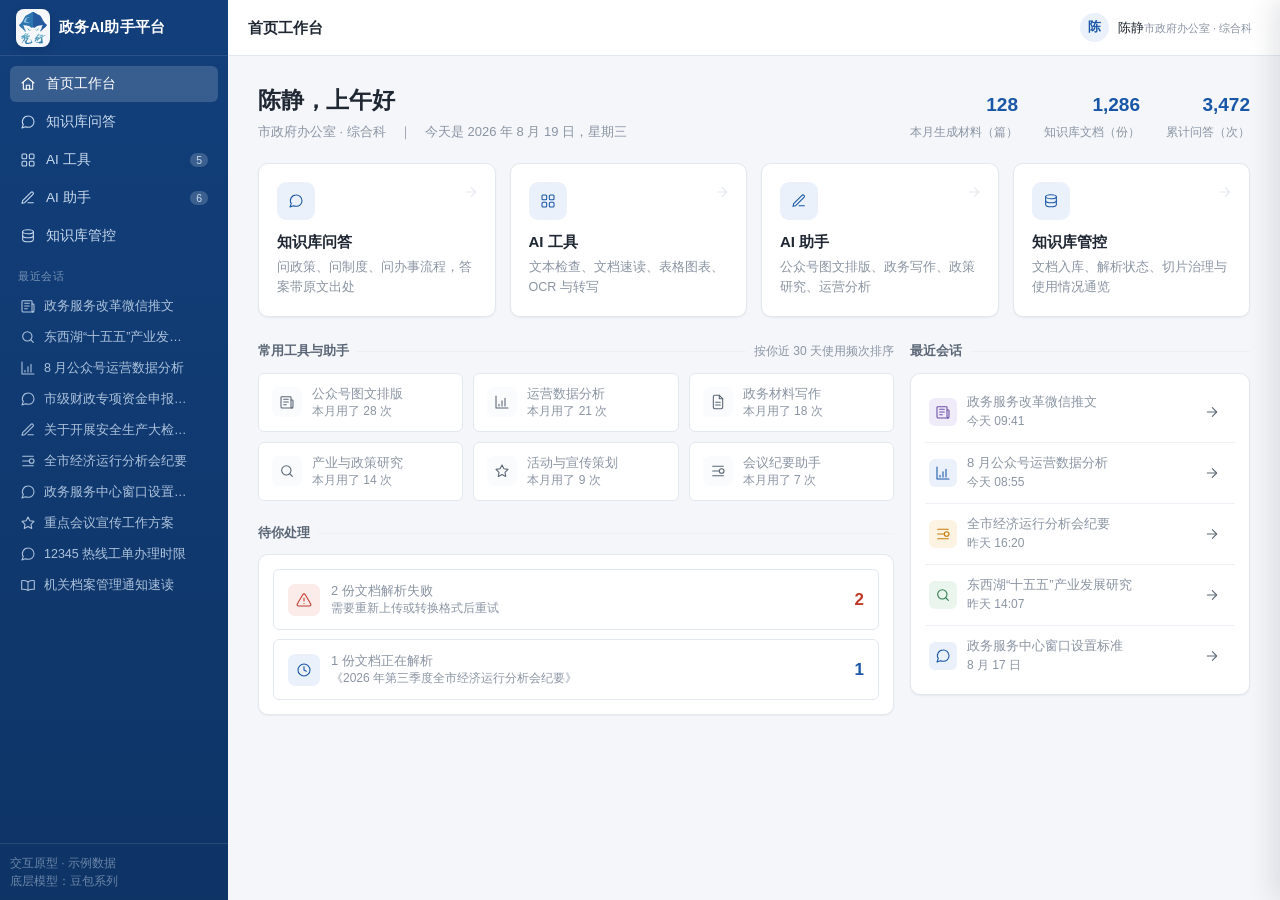
==== docs/index.html @ d3d95942 "chore: add GitHub Pages entrypoint" ====
<!doctype html>
<html lang="zh-CN">
<head>
  <meta charset="utf-8">
  <meta name="viewport" content="width=device-width,initial-scale=1">
  <meta http-equiv="refresh" content="0; url=./prototypes/index.html">
  <title>政府侧 AI 助手平台</title>
  <script>location.replace('./prototypes/index.html');</script>
</head>
<body>
  <p>正在进入政府侧 AI 助手平台原型……</p>
  <p><a href="./prototypes/index.html">如未自动跳转，请点击这里</a></p>
</body>
</html>
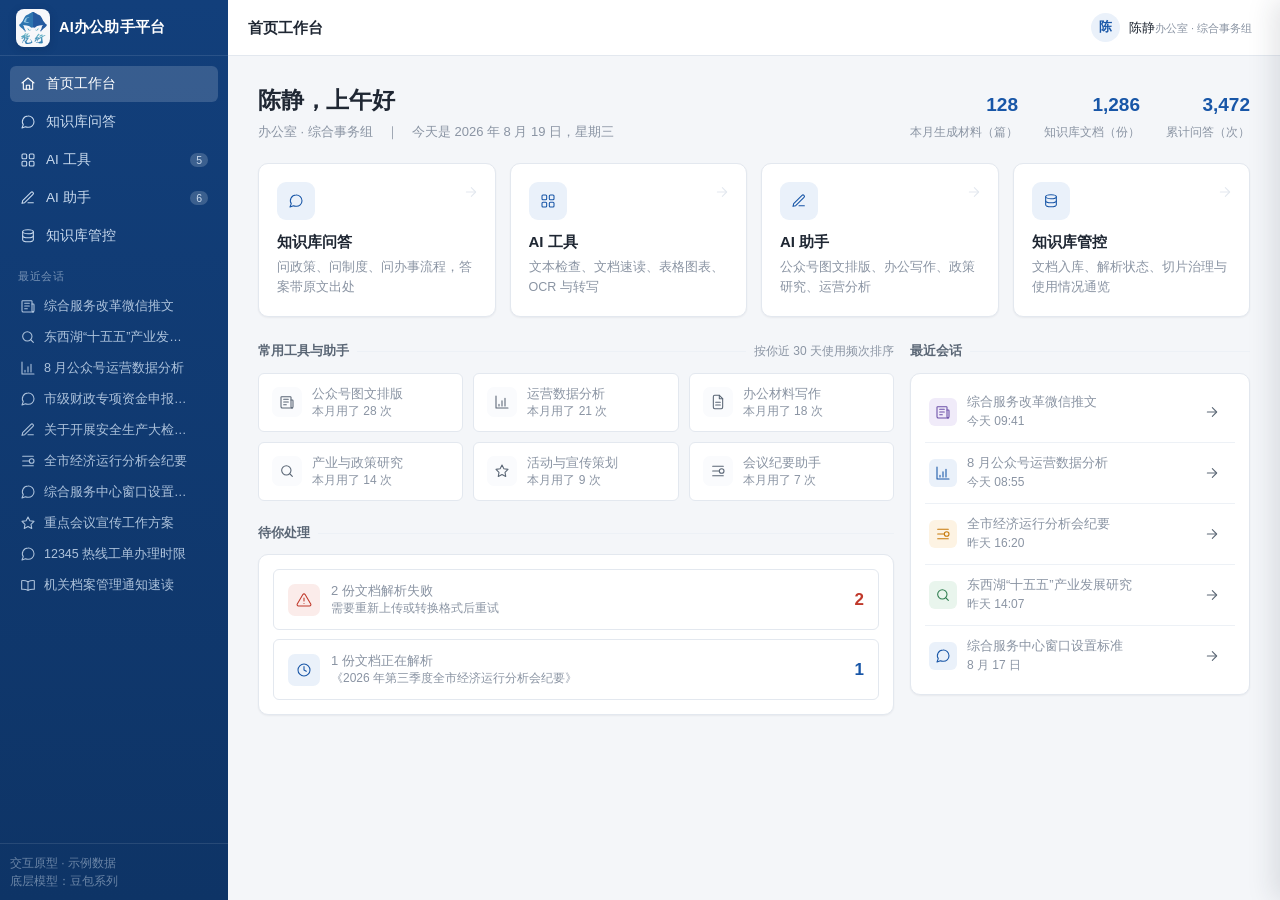
==== commit 82e00c56: "feat: publish AI office branding and interaction refinements" ====
--- a/docs/index.html
+++ b/docs/index.html
@@ -4,11 +4,11 @@
   <meta charset="utf-8">
   <meta name="viewport" content="width=device-width,initial-scale=1">
   <meta http-equiv="refresh" content="0; url=./prototypes/index.html">
-  <title>政府侧 AI 助手平台</title>
+  <title>AI 办公助手平台</title>
   <script>location.replace('./prototypes/index.html');</script>
 </head>
 <body>
-  <p>正在进入政府侧 AI 助手平台原型……</p>
+  <p>正在进入AI 办公助手平台原型……</p>
   <p><a href="./prototypes/index.html">如未自动跳转，请点击这里</a></p>
 </body>
 </html>
